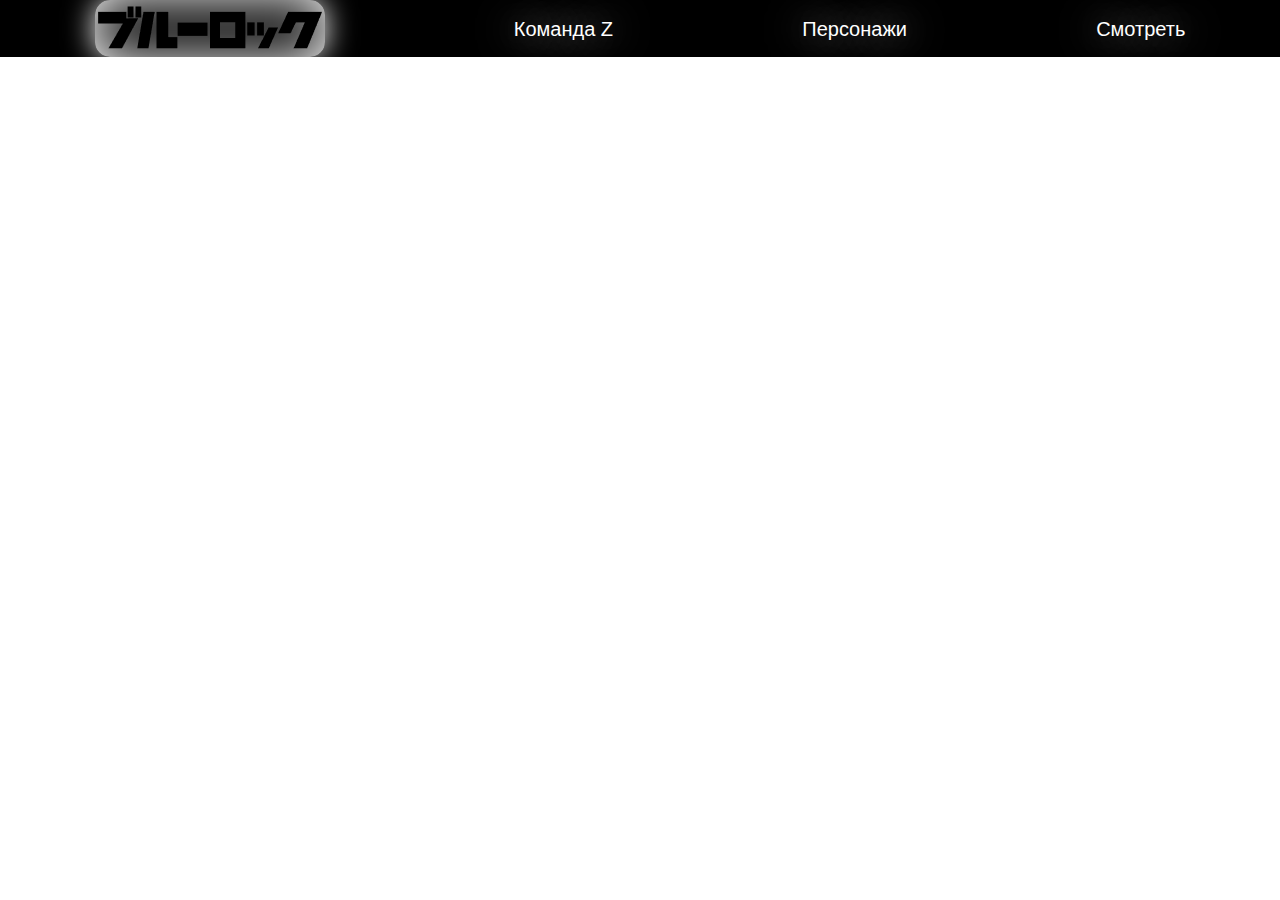
==== characters.html @ 3f61db9b "commit" ====
<!DOCTYPE html>
<html lang="en">
<head>
    <meta charset="UTF-8">
    <meta http-equiv="X-UA-Compatible" content="IE=edge">
    <meta name="viewport" content="width=device-width, initial-scale=1.0">
    <title>Command characters</title>
    <link href="https://cdn.jsdelivr.net/npm/bootstrap@5.2.3/dist/css/bootstrap.min.css" rel="stylesheet">
    <link rel="stylesheet" href="project.css">
</head>
<body>
    <header>
        <div>
            <img src="./IMG/image 1.png" alt="">
        </div>
        <div>
            <a href="./command.html">Команда Z</a>
        </div>
        <div>
            <a href="./characters.html">Персонажи</a>
        </div>
        <div>
            <a href="https://jut.su/blue-lock/episode-1.html">Смотреть</a>
        </div>
    </header>
</body>
</html>
---- project.css ----
header{
    background: black;
    display: flex;
    align-items: center;
    justify-content: space-around;
}
header a{
    text-decoration: none;
    font-family: Arial, Helvetica, sans-serif;
    text-shadow: 0 0 40px white;
    color: white;
    font-size: 20px;
    transition: 0.3s;
}
header a:hover{
    text-shadow: 0 0 40px blue;
}
header img{
    box-shadow:inset 0 0 50px white , 0 0 30px white;
    border-radius: 15px;
}
#imgmain{
    background-image: url(./IMG/image\ 2.png);
    height: 700px;
    background-size: cover;
    display: flex;
    flex-direction: column;
    align-items: center;
    justify-content: center;
}
#imgmain h1{
    font-family: Arial, Helvetica, sans-serif;
    color: rgb(0, 76, 143);
    font-size: 100px;
    margin-bottom: 300px;
}
#divsearch{
    display: flex;
    background: rgb(0, 76, 143);
    height: 80px;
    align-items: center;
}
#divsearch input{
    font-size: 30px;
    border: 4px solid black;
    border-radius: 25px;
}
#divsearch button{
    border: 4px solid white;
    background: #000;
    color: white;
    border-radius: 25px;
    width: 100px;
    height: 45px;
    margin-left: 25px;
}
.divform{
    margin-top: 100px;
    box-shadow: 0 0 10px black;
    border-radius: 15px;
    padding: 50px;
    border: 1px solid black;
}
footer{
    display: flex;
    justify-content: space-between;
    background: #000;
    height: 90px;
    align-items: center;
    margin-top: 150px;
}
footer h5{
    color: white;
}






body{
    margin: 0;
}
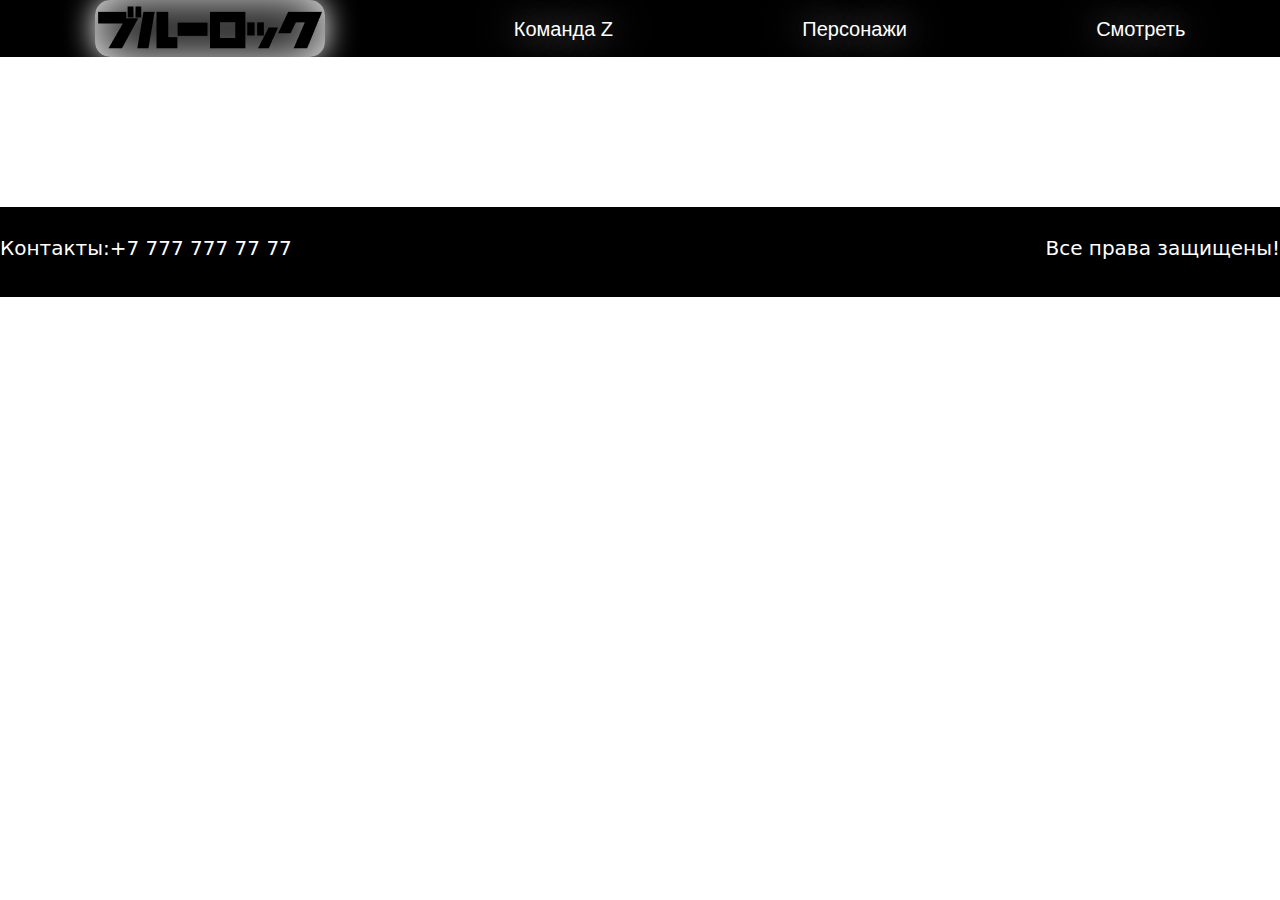
==== commit 028dcde6: "commit" ====
--- a/characters.html
+++ b/characters.html
@@ -11,7 +11,7 @@
 <body>
     <header>
         <div>
-            <img src="./IMG/image 1.png" alt="">
+            <a href="./index.html"><img title="HOME" src="./IMG/image 1.png" alt=""></a>
         </div>
         <div>
             <a href="./command.html">Команда Z</a>
@@ -20,8 +20,16 @@
             <a href="./characters.html">Персонажи</a>
         </div>
         <div>
-            <a href="https://jut.su/blue-lock/episode-1.html">Смотреть</a>
+            <a target="_blank" href="https://jut.su/blue-lock/episode-1.html">Смотреть</a>
         </div>
     </header>
+    <main>
+
+    </main>
+    <footer>
+        <h5>Контакты:+7 777 777 77 77</h2>
+        <h5>Все права защищены!</h5>
+    </footer>
+    <script src="https://cdn.jsdelivr.net/npm/bootstrap@5.2.3/dist/js/bootstrap.bundle.min.js"></script>
 </body>
 </html>--- a/project.css
+++ b/project.css
@@ -72,9 +72,22 @@
 footer h5{
     color: white;
 }
-
-
-
+main #divcommandz{
+    border: 2px solid black;
+    border-radius: 20px;
+    padding: 30px;
+    width: 800px;
+    /* display: flex; */
+}
+main #divcharacters{
+    border: 2px solid black;
+}
+main #divnamez{
+    background: #301385;
+}
+#divcharacters{
+    
+}
 
 
 
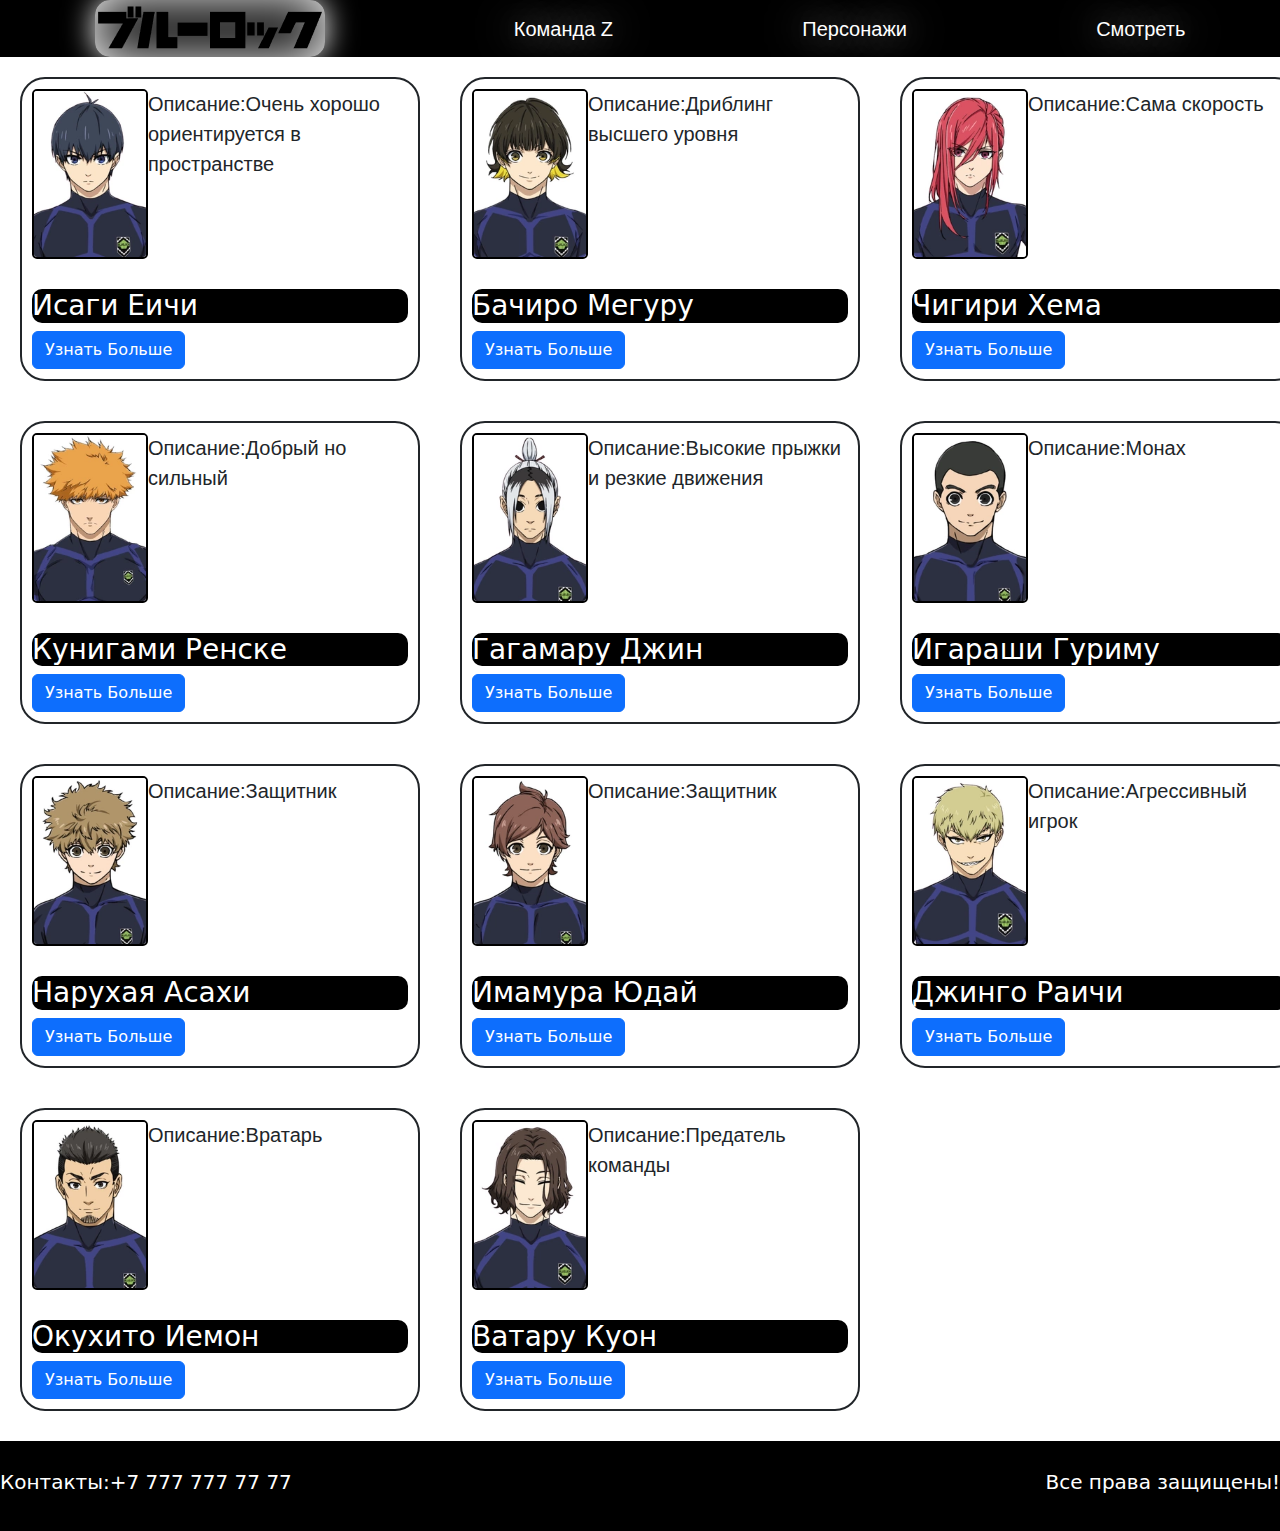
==== commit 36f21a28: "commit" ====
--- a/characters.html
+++ b/characters.html
@@ -6,7 +6,7 @@
     <meta name="viewport" content="width=device-width, initial-scale=1.0">
     <title>Command characters</title>
     <link href="https://cdn.jsdelivr.net/npm/bootstrap@5.2.3/dist/css/bootstrap.min.css" rel="stylesheet">
-    <link rel="stylesheet" href="project.css">
+    <link rel="stylesheet" href="characters.css">
 </head>
 <body>
     <header>
@@ -23,13 +23,171 @@
             <a target="_blank" href="https://jut.su/blue-lock/episode-1.html">Смотреть</a>
         </div>
     </header>
-    <main>
+    <main id="charactermain">
+        <div class="divcards">
+        <div class="divcard">
 
+            <div class="divimg">
+                <img src="./IMG/preview-09959ddd03d6d3b7680516213dfddea2.webp" alt="">
+                <div class="divopisanie">
+                <p>Описание:Очень хорошо ориентируется в пространстве</p>
+                </div>
+            </div>
+
+            <div class="divcardname">
+                <h3>Исаги Еичи</h3>
+            </div>
+            <button type="button" class="btn btn-primary">Узнать Больше</button>
+        </div>
+        <div class="divcard">
+
+            <div class="divimg">
+                <img src="./IMG/preview-4d3a4394d771d7be2023b80e2a405a63.webp" alt="">
+                <div class="divopisanie">
+                <p>Описание:Дриблинг высшего уровня</p>
+                </div>
+            </div>
+
+            <div class="divcardname">
+                <h3>Бачиро Мегуру</h3>
+            </div>
+            <button type="button" class="btn btn-primary">Узнать Больше</button>
+        </div>
+        <div class="divcard">
+
+            <div class="divimg">
+                <img src="./IMG/preview-23392bfe465bf4c76bad52f54f110b3e.webp" alt="">
+                <div class="divopisanie">
+                <p>Описание:Сама скорость</p>
+                </div>
+            </div>
+
+            <div class="divcardname">
+                <h3>Чигири Хема</h3>
+            </div>
+            <button type="button" class="btn btn-primary">Узнать Больше</button>
+        </div>
+        <div class="divcard">
+
+            <div class="divimg">
+                <img src="./IMG/preview-ebd87e6cb48c7ebec8dbf214968db28b.webp" alt="">
+                <div class="divopisanie">
+                <p>Описание:Добрый но сильный</p>
+                </div>
+            </div>
+
+            <div class="divcardname">
+                <h3>Кунигами Ренске</h3>
+            </div>
+            <button type="button" class="btn btn-primary">Узнать Больше</button>
+        </div>
+        <div class="divcard">
+
+            <div class="divimg">
+                <img src="./IMG/preview-08410e2b07f958262413ffaf4fe75abd.webp" alt="">
+                <div class="divopisanie">
+                <p>Описание:Высокие прыжки и резкие движения</p>
+                </div>
+            </div>
+
+            <div class="divcardname">
+                <h3>Гагамару Джин</h3>
+            </div>
+            <button type="button" class="btn btn-primary">Узнать Больше</button>
+        </div>
+        <div class="divcard">
+
+            <div class="divimg">
+                <img src="./IMG/preview-64c11de837ad0ed55c601731507c25aa.webp" alt="">
+                <div class="divopisanie">
+                <p>Описание:Монах</p>
+                </div>
+            </div>
+
+            <div class="divcardname">
+                <h3>Игараши Гуриму</h3>
+            </div>
+            <button type="button" class="btn btn-primary">Узнать Больше</button>
+        </div>
+        <div class="divcard">
+
+            <div class="divimg">
+                <img src="./IMG/preview-84be6e116c609f4dc74ab4d9f86d4e76.webp" alt="">
+                <div class="divopisanie">
+                <p>Описание:Защитник</p>
+                </div>
+            </div>
+
+            <div class="divcardname">
+                <h3>Нарухая Асахи</h3>
+            </div>
+            <button type="button" class="btn btn-primary">Узнать Больше</button>
+        </div>
+        <div class="divcard">
+
+            <div class="divimg">
+                <img src="./IMG/preview-3344a2ef8583c5e79aeb5822a5d55e49.webp" alt="">
+                <div class="divopisanie">
+                <p>Описание:Защитник</p>
+                </div>
+            </div>
+
+            <div class="divcardname">
+                <h3>Имамура Юдай</h3>
+            </div>
+            <button type="button" class="btn btn-primary">Узнать Больше</button>
+        </div>
+        <div class="divcard">
+
+            <div class="divimg">
+                <img src="./IMG/preview-71ee09a1cbff4fef7f5bb6c36eff2eeb.webp" alt="">
+                <div class="divopisanie">
+                <p>Описание:Агрессивный игрок</p>
+                </div>
+            </div>
+
+            <div class="divcardname">
+                <h3>Джинго Раичи</h3>
+            </div>
+            <button type="button" class="btn btn-primary">Узнать Больше</button>
+        </div>
+        <div class="divcard">
+
+            <div class="divimg">
+                <img src="./IMG/preview-813d2a76e180f27208b889673cbe06f4.webp" alt="">
+                <div class="divopisanie">
+                <p>Описание:Вратарь</p>
+                </div>
+            </div>
+
+            <div class="divcardname">
+                <h3>Окухито Иемон</h3>
+            </div>
+            <button type="button" class="btn btn-primary">Узнать Больше</button>
+        </div>
+        <div class="divcard">
+
+            <div class="divimg">
+                <img src="./IMG/preview-297dd8ac8e520cc95bff902e7c07f6fe.webp" alt="">
+                <div class="divopisanie">
+                <p>Описание:Предатель команды</p>
+                </div>
+            </div>
+
+            <div class="divcardname">
+                <h3>Ватару Куон</h3>
+            </div>
+            <button type="button" class="btn btn-primary">Узнать Больше</button>
+        </div>
+    </div>
     </main>
     <footer>
+
         <h5>Контакты:+7 777 777 77 77</h2>
         <h5>Все права защищены!</h5>
+
     </footer>
+
     <script src="https://cdn.jsdelivr.net/npm/bootstrap@5.2.3/dist/js/bootstrap.bundle.min.js"></script>
 </body>
 </html>--- a/characters.css
+++ b/characters.css
@@ -0,0 +1,100 @@
+header{
+    background: black;
+    display: flex;
+    align-items: center;
+    justify-content: space-around;
+}
+header a{
+    text-decoration: none;
+    font-family: Arial, Helvetica, sans-serif;
+    text-shadow: 0 0 40px white;
+    color: white;
+    font-size: 20px;
+    transition: 0.3s;
+}
+header a:hover{
+    text-shadow: 0 0 40px blue;
+}
+header img{
+    box-shadow:inset 0 0 50px white , 0 0 30px white;
+    border-radius: 15px;
+}
+footer{
+    display: flex;
+    justify-content: space-between;
+    background: #000;
+    height: 90px;
+    align-items: center;
+    margin-top: 10px;
+}
+footer h5{
+    color: white;
+}
+#divcharacters{
+    border: 2px solid black;
+    background: white;
+}
+#divnamez{
+    display: flex;
+    justify-content: center;
+    background: #000;
+    color: white;
+}
+#charactermain .divcard{
+    width: 400px;
+    margin: 20px;
+    background: white;
+    border: 2px solid;
+    border-radius:25px;
+    padding: 10px;
+}
+#charactermain .divcard .divcardname{
+    background: black;
+    color: white;
+    margin-top: 30px;
+    border-radius: 10px;
+}
+#charactermain .divcard .divopisanie{
+    background: none;
+    width: 267px;
+    border-radius: 10px;
+}
+p{
+    font-family: Arial, Helvetica, sans-serif;
+    font-size: 20px;
+}
+
+
+
+
+
+
+
+main .divcard img{
+    border-radius: 5px;
+    border: 2px solid #000;
+    width: 123px;
+    width: 119px;
+    height: 170px;
+}
+main .divcard .divimg{
+    display: flex;    
+}
+.divcards{
+    display: flex;
+    flex-flow: wrap ;
+    width: 1350px;
+    margin: 0 auto;
+}
+
+
+
+
+
+
+
+body{
+    margin: 0;
+    /* background-image: url(https://images6.alphacoders.com/129/1297421.png);
+    background-size: 100% 100%; */
+}